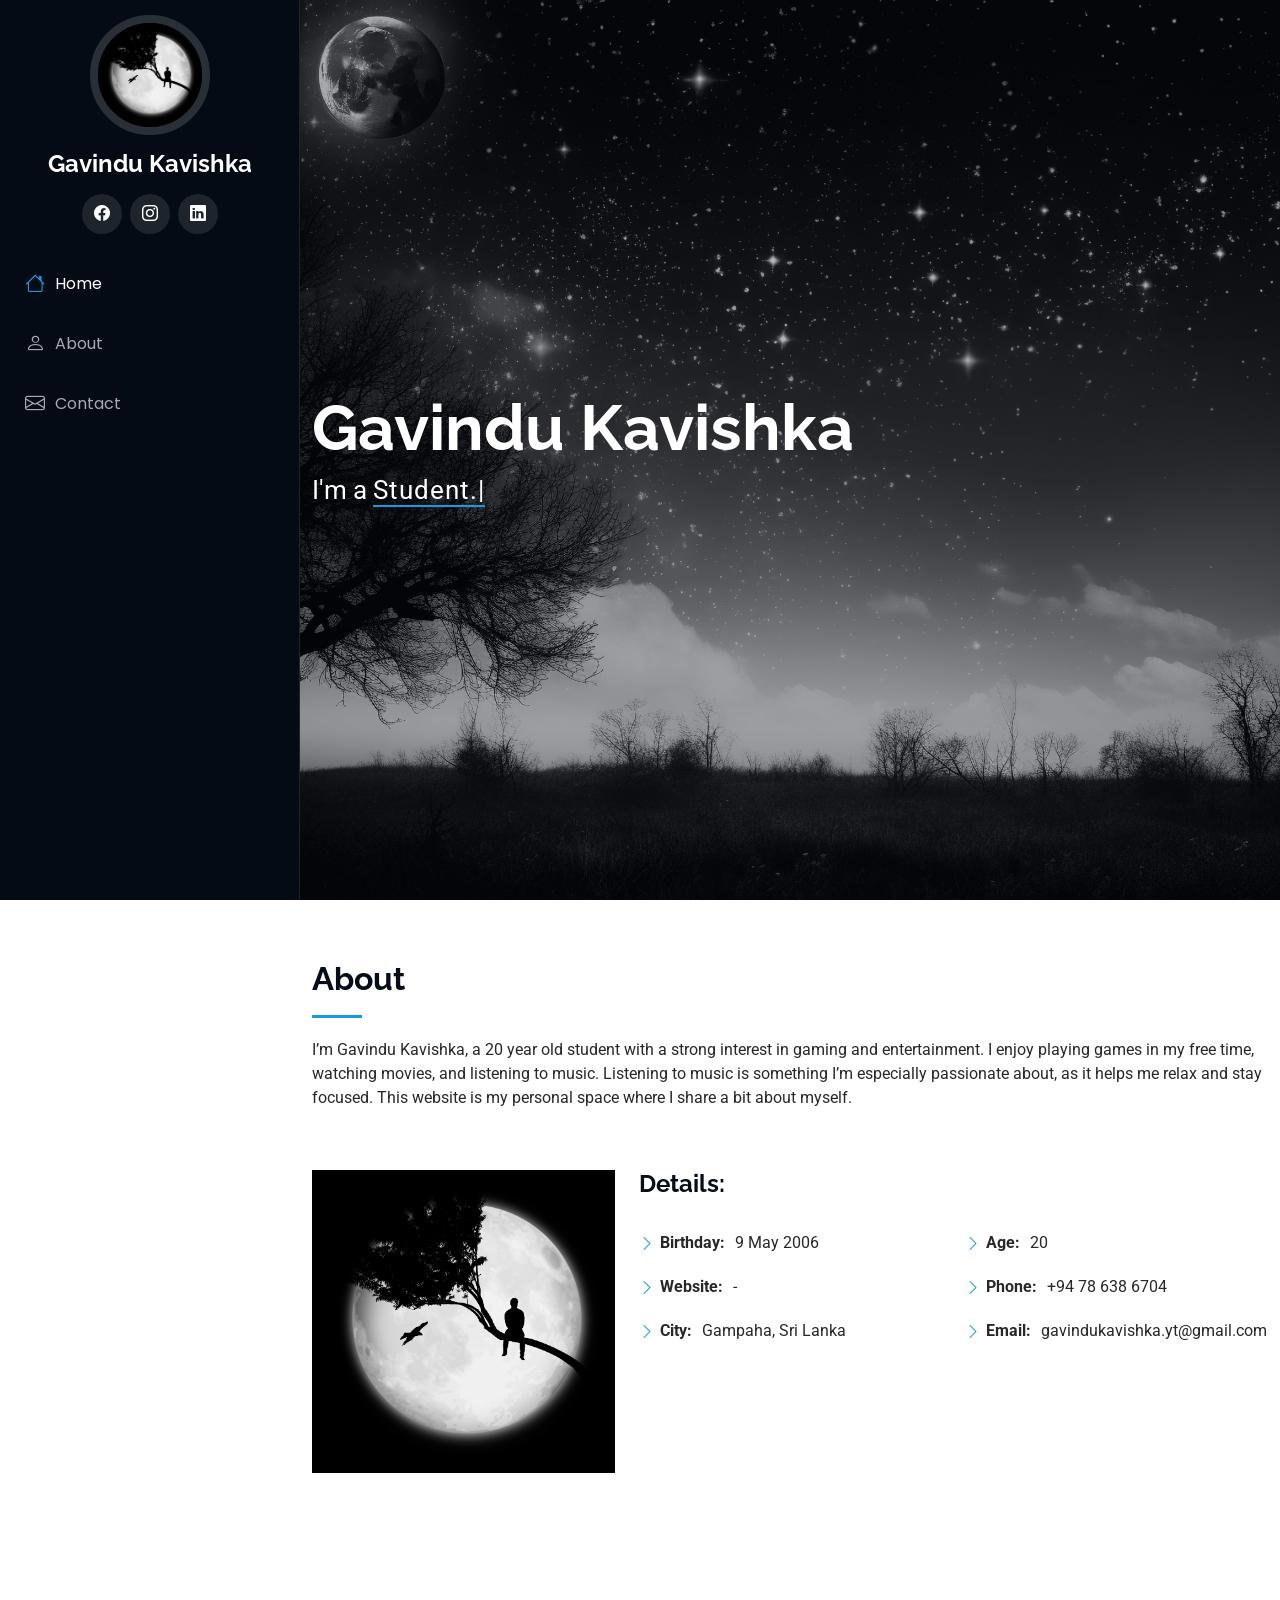
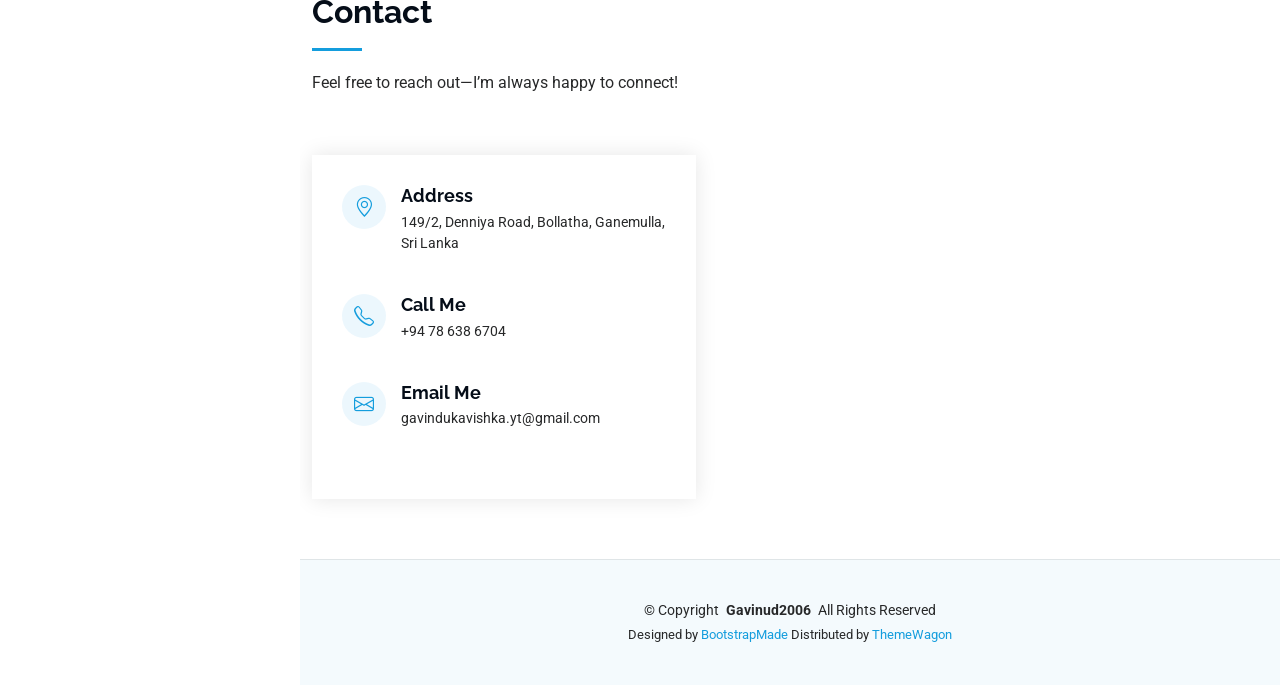
==== index.html @ c1aa8f04 "Add files via upload" ====
<!DOCTYPE html>
<html lang="en">

<head>
  <meta charset="utf-8">
  <meta content="width=device-width, initial-scale=1.0" name="viewport">
  <title>Alex Smith</title>
  <meta content="" name="description">
  <meta content="" name="keywords">

  <!-- Favicons -->
  <link href="assets/img/favicon.png" rel="icon">

  <!-- Fonts -->
  <link href="https://fonts.googleapis.com" rel="preconnect">
  <link href="https://fonts.gstatic.com" rel="preconnect" crossorigin>
  <link href="https://fonts.googleapis.com/css2?family=Roboto:ital,wght@0,100;0,300;0,400;0,500;0,700;0,900;1,100;1,300;1,400;1,500;1,700;1,900&family=Poppins:ital,wght@0,100;0,200;0,300;0,400;0,500;0,600;0,700;0,800;0,900;1,100;1,200;1,300;1,400;1,500;1,600;1,700;1,800;1,900&family=Raleway:ital,wght@0,100;0,200;0,300;0,400;0,500;0,600;0,700;0,800;0,900;1,100;1,200;1,300;1,400;1,500;1,600;1,700;1,800;1,900&display=swap" rel="stylesheet">

  <!-- Vendor CSS Files -->
  <link href="assets/vendor/bootstrap/css/bootstrap.min.css" rel="stylesheet">
  <link href="assets/vendor/bootstrap-icons/bootstrap-icons.css" rel="stylesheet">
  <link href="assets/vendor/aos/aos.css" rel="stylesheet">
  <link href="assets/vendor/glightbox/css/glightbox.min.css" rel="stylesheet">
  <link href="assets/vendor/swiper/swiper-bundle.min.css" rel="stylesheet">

  <!-- Main CSS File -->
  <link href="assets/css/main.css" rel="stylesheet">

  <!-- =======================================================
  * Template Name: iPortfolio
  * Template URL: https://bootstrapmade.com/iportfolio-bootstrap-portfolio-websites-template/
  * Updated: Jun 29 2024 with Bootstrap v5.3.3
  * Author: BootstrapMade.com
  * License: https://bootstrapmade.com/license/
  ======================================================== -->
</head>

<body class="index-page">

  <header id="header" class="header dark-background d-flex flex-column">
    <i class="header-toggle d-xl-none bi bi-list"></i>

    <div class="profile-img">
      <img src="assets/img/my-profile-img.jpg" alt="" class="img-fluid rounded-circle">
    </div>

    <a href="index.html" class="logo d-flex align-items-center justify-content-center">
      <!-- Uncomment the line below if you also wish to use an image logo -->
      <!-- <img src="assets/img/logo.png" alt=""> -->
      <h1 class="sitename">Gavindu Kavishka</h1>
    </a>

    <div class="social-links text-center">
      <a href="#" class="facebook"><i class="bi bi-facebook"></i></a>
      <a href="https://www.instagram.com/gavindu2006?igsh=YW8xNmU1Mmljb2oz" class="instagram"><i class="bi bi-instagram"></i></a>
      <a href="#" class="linkedin"><i class="bi bi-linkedin"></i></a>
    </div>

    <nav id="navmenu" class="navmenu">
      <ul>
        <li><a href="#hero" class="active"><i class="bi bi-house navicon"></i>Home</a></li>
        <li><a href="#about"><i class="bi bi-person navicon"></i> About</a></li>
        <li><a href="#contact"><i class="bi bi-envelope navicon"></i> Contact</a></li>
      </ul>
    </nav>

  </header>

  <main class="main">

    <!-- Hero Section -->
    <section id="hero" class="hero section dark-background">

      <img src="assets/img/hero-bg.jpg" alt="" data-aos="fade-in" class="">

      <div class="container" data-aos="fade-up" data-aos-delay="100">
        <h2>Gavindu Kavishka</h2>
        <p>I'm a <span class="typed" data-typed-items="Student., Gamer., Movie Watcher., Music Listener.">Student.</span><span class="typed-cursor typed-cursor--blink" aria-hidden="true"></span><span class="typed-cursor typed-cursor--blink" aria-hidden="true"></span></p>
      </div>

    </section><!-- /Hero Section -->

    <!-- About Section -->
    <section id="about" class="about section">

      <!-- Section Title -->
      <div class="container section-title" data-aos="fade-up">
        <h2>About</h2>
        <p>I’m Gavindu Kavishka, a 20 year old student with a strong interest in gaming and entertainment. I enjoy playing games in my free time, watching movies, and listening to music. Listening to music is something I’m especially passionate about, as it helps me relax and stay focused. This website is my personal space where I share a bit about myself.</p>
      </div><!-- End Section Title -->

      <div class="container" data-aos="fade-up" data-aos-delay="100">

        <div class="row gy-4 justify-content-center">
          <div class="col-lg-4">
            <img src="assets/img/my-profile-img.jpg" class="img-fluid" alt="">
          </div>
          <div class="col-lg-8 content">
            <h2>Details:</h2>
            <br>
            <div class="row">
              <div class="col-lg-6">
                <ul>
                  <li><i class="bi bi-chevron-right"></i> <strong>Birthday:</strong> <span>9 May 2006</span></li>
                  <li><i class="bi bi-chevron-right"></i> <strong>Website:</strong> <span> - </span></li>
                  <li><i class="bi bi-chevron-right"></i> <strong>City:</strong> <span>Gampaha, Sri Lanka</span></li>
                </ul>
              </div>
              <div class="col-lg-6">
                <ul>
                  <li><i class="bi bi-chevron-right"></i> <strong>Age:</strong> <span>20</span></li>
                  <li><i class="bi bi-chevron-right"></i> <strong>Phone:</strong> <span>+94 78 638 6704</span></li>
                  <li><i class="bi bi-chevron-right"></i> <strong>Email:</strong> <span>gavindukavishka.yt@gmail.com</span></li>
                </ul>
              </div>
            </div>
          </div>
        </div>

      </div>

    </section><!-- /About Section -->

    <!-- Contact Section -->
    <section id="contact" class="contact section">

      <!-- Section Title -->
      <div class="container section-title" data-aos="fade-up">
        <h2>Contact</h2>
        <p>Feel free to reach out—I’m always happy to connect!</p>
      </div><!-- End Section Title -->

      <div class="container" data-aos="fade-up" data-aos-delay="100">

        <div class="row gy-4">

          <div class="col-lg-5">

            <div class="info-wrap">
              <div class="info-item d-flex" data-aos="fade-up" data-aos-delay="200">
                <i class="bi bi-geo-alt flex-shrink-0"></i>
                <div>
                  <h3>Address</h3>
                  <p>149/2, Denniya Road, Bollatha, Ganemulla, Sri Lanka</p>
                </div>
              </div><!-- End Info Item -->

              <div class="info-item d-flex" data-aos="fade-up" data-aos-delay="300">
                <i class="bi bi-telephone flex-shrink-0"></i>
                <div>
                  <h3>Call Me</h3>
                  <p>+94 78 638 6704</p>
                </div>
              </div><!-- End Info Item -->

              <div class="info-item d-flex" data-aos="fade-up" data-aos-delay="400">
                <i class="bi bi-envelope flex-shrink-0"></i>
                <div>
                  <h3>Email Me</h3>
                  <p>gavindukavishka.yt@gmail.com</p>
                </div>
              </div><!-- End Info Item -->
            </div>
          </div>
        </div>

      </div>

    </section><!-- /Contact Section -->

  </main>

  <footer id="footer" class="footer position-relative light-background">

    <div class="container">
      <div class="copyright text-center ">
        <p>© <span>Copyright</span> <strong class="px-1 sitename">Gavinud2006</strong> <span>All Rights Reserved</span></p>
      </div>
      <div class="credits">
        <!-- All the links in the footer should remain intact. -->
        <!-- You can delete the links only if you've purchased the pro version. -->
        <!-- Licensing information: https://bootstrapmade.com/license/ -->
        <!-- Purchase the pro version with working PHP/AJAX contact form: [buy-url] -->
        Designed by <a href="https://bootstrapmade.com/">BootstrapMade</a> Distributed by <a href="https://themewagon.com">ThemeWagon</a>
      </div>
    </div>

  </footer>

  <!-- Scroll Top -->
  <a href="#" id="scroll-top" class="scroll-top d-flex align-items-center justify-content-center"><i class="bi bi-arrow-up-short"></i></a>

  <!-- Preloader -->
  <div id="preloader"></div>

  <!-- Vendor JS Files -->
  <script src="assets/vendor/bootstrap/js/bootstrap.bundle.min.js"></script>
  <script src="assets/vendor/php-email-form/validate.js"></script>
  <script src="assets/vendor/aos/aos.js"></script>
  <script src="assets/vendor/typed.js/typed.umd.js"></script>
  <script src="assets/vendor/purecounter/purecounter_vanilla.js"></script>
  <script src="assets/vendor/waypoints/noframework.waypoints.js"></script>
  <script src="assets/vendor/glightbox/js/glightbox.min.js"></script>
  <script src="assets/vendor/imagesloaded/imagesloaded.pkgd.min.js"></script>
  <script src="assets/vendor/isotope-layout/isotope.pkgd.min.js"></script>
  <script src="assets/vendor/swiper/swiper-bundle.min.js"></script>

  <!-- Main JS File -->
  <script src="assets/js/main.js"></script>

</body>

</html>
---- assets/css/main.css ----
/**
* Template Name: iPortfolio
* Template URL: https://bootstrapmade.com/iportfolio-bootstrap-portfolio-websites-template/
* Updated: Jun 29 2024 with Bootstrap v5.3.3
* Author: BootstrapMade.com
* License: https://bootstrapmade.com/license/
*/

/*--------------------------------------------------------------
# Font & Color Variables
# Help: https://bootstrapmade.com/color-system/
--------------------------------------------------------------*/
/* Fonts */
:root {
  --default-font: "Roboto",  system-ui, -apple-system, "Segoe UI", Roboto, "Helvetica Neue", Arial, "Noto Sans", "Liberation Sans", sans-serif, "Apple Color Emoji", "Segoe UI Emoji", "Segoe UI Symbol", "Noto Color Emoji";
  --heading-font: "Raleway",  sans-serif;
  --nav-font: "Poppins",  sans-serif;
}

/* Global Colors - The following color variables are used throughout the website. Updating them here will change the color scheme of the entire website */
:root { 
  --background-color: #ffffff; /* Background color for the entire website, including individual sections */
  --default-color: #272829; /* Default color used for the majority of the text content across the entire website */
  --heading-color: #050d18; /* Color for headings, subheadings and title throughout the website */
  --accent-color: #149ddd; /* Accent color that represents your brand on the website. It's used for buttons, links, and other elements that need to stand out */
  --surface-color: #ffffff; /* The surface color is used as a background of boxed elements within sections, such as cards, icon boxes, or other elements that require a visual separation from the global background. */
  --contrast-color: #ffffff; /* Contrast color for text, ensuring readability against backgrounds of accent, heading, or default colors. */
}

/* Nav Menu Colors - The following color variables are used specifically for the navigation menu. They are separate from the global colors to allow for more customization options */
:root {
  --nav-color: #a8a9b4;  /* The default color of the main navmenu links */
  --nav-hover-color: #ffffff; /* Applied to main navmenu links when they are hovered over or active */
  --nav-mobile-background-color: #040b14; /* Used as the background color for mobile navigation menu */
  --nav-dropdown-background-color: #040b14; /* Used as the background color for dropdown items that appear when hovering over primary navigation items */
  --nav-dropdown-color: #a8a9b4; /* Used for navigation links of the dropdown items in the navigation menu. */
  --nav-dropdown-hover-color: #ffffff; /* Similar to --nav-hover-color, this color is applied to dropdown navigation links when they are hovered over. */
}

/* Color Presets - These classes override global colors when applied to any section or element, providing reuse of the sam color scheme. */

.light-background {
  --background-color: #f4fafd;
  --surface-color: #ffffff;
}

.dark-background {
  --background-color: #040b14;
  --default-color: #ffffff;
  --heading-color: #ffffff;
  --surface-color: #151f2b;
  --contrast-color: #ffffff;
}

/* Smooth scroll */
:root {
  scroll-behavior: smooth;
}

/*--------------------------------------------------------------
# General Styling & Shared Classes
--------------------------------------------------------------*/
body {
  color: var(--default-color);
  background-color: var(--background-color);
  font-family: var(--default-font);
}

a {
  color: var(--accent-color);
  text-decoration: none;
  transition: 0.3s;
}

a:hover {
  color: color-mix(in srgb, var(--accent-color), transparent 25%);
  text-decoration: none;
}

h1,
h2,
h3,
h4,
h5,
h6 {
  color: var(--heading-color);
  font-family: var(--heading-font);
}

/*--------------------------------------------------------------
# Global Header
--------------------------------------------------------------*/
.header {
  color: var(--default-color);
  background-color: var(--background-color);
  position: fixed;
  top: 0;
  left: 0;
  bottom: 0;
  padding: 0 15px;
  width: 300px;
  transition: all ease-in-out 0.3s;
  overflow-y: auto;
  z-index: 997;
  border-right: 1px solid color-mix(in srgb, var(--default-color), transparent 90%);
}

.header .profile-img img {
  margin: 15px auto;
  display: block;
  width: 120px;
  border: 8px solid color-mix(in srgb, var(--default-color), transparent 85%);
}

.header .logo {
  line-height: 1;
  margin-bottom: 15px;
}

.header .logo img {
  max-height: 32px;
  margin-right: 8px;
}

.header .logo h1 {
  font-size: 24px;
  margin: 0;
  font-weight: 700;
  color: var(--heading-color);
}

.header .social-links {
  margin: 0 0 20px 0;
}

.header .social-links a {
  font-size: 16px;
  display: inline-flex;
  align-items: center;
  justify-content: center;
  background: color-mix(in srgb, var(--default-color), transparent 90%);
  color: var(--default-color);
  margin: 0 2px;
  border-radius: 50%;
  text-align: center;
  width: 40px;
  height: 40px;
  transition: 0.3s;
}

.header .social-links a:hover {
  color: var(--contrast-color);
  background: var(--accent-color);
}

@media (min-width: 1200px) {

  .header~main,
  .header~#footer {
    margin-left: 300px;
  }
}

@media (max-width: 1199px) {
  .header {
    left: -100%;
  }
}

.header.header-show {
  left: 0;
}

.header .header-toggle {
  color: var(--contrast-color);
  background-color: var(--accent-color);
  font-size: 22px;
  display: flex;
  align-items: center;
  justify-content: center;
  width: 40px;
  height: 40px;
  border-radius: 50%;
  cursor: pointer;
  position: fixed;
  top: 15px;
  right: 15px;
  z-index: 9999;
  transition: background-color 0.3s;
}

.header .header-toggle:hover {
  color: var(--contrast-color);
  background-color: color-mix(in srgb, var(--accent-color) 90%, white 15%);
}

/*--------------------------------------------------------------
# Navigation Menu
--------------------------------------------------------------*/
.mobile-nav-toggle {
  display: none;
}

.navmenu {
  padding: 0;
  z-index: 9997;
}

.navmenu ul {
  list-style: none;
  padding: 0 0 20px 0;
  margin: 0;
}

.navmenu a,
.navmenu a:focus {
  color: var(--nav-color);
  padding: 15px 10px;
  font-family: var(--nav-font);
  font-size: 16px;
  font-weight: 400;
  display: flex;
  align-items: center;
  white-space: nowrap;
  transition: 0.3s;
  width: 100%;
}

.navmenu a .navicon,
.navmenu a:focus .navicon {
  font-size: 20px;
  margin-right: 10px;
}

.navmenu a .toggle-dropdown,
.navmenu a:focus .toggle-dropdown {
  font-size: 12px;
  line-height: 0;
  margin-left: auto;
  width: 30px;
  height: 30px;
  display: flex;
  align-items: center;
  justify-content: center;
  border-radius: 50%;
  transition: 0.3s;
  flex-shrink: 0;
  background-color: color-mix(in srgb, var(--accent-color), transparent 90%);
}

.navmenu a .toggle-dropdown:hover,
.navmenu a:focus .toggle-dropdown:hover {
  background-color: var(--accent-color);
  color: var(--contrast-color);
}

.navmenu a:hover,
.navmenu .active,
.navmenu .active:focus {
  color: var(--nav-hover-color);
}

.navmenu a:hover .navicon,
.navmenu .active .navicon,
.navmenu .active:focus .navicon {
  color: var(--accent-color);
}

.navmenu .active .toggle-dropdown,
.navmenu .active:focus .toggle-dropdown {
  background-color: var(--accent-color);
  color: var(--contrast-color);
  transform: rotate(180deg);
}

.navmenu .dropdown {
  display: block;
}

.navmenu .dropdown a,
.navmenu .dropdown a:focus {
  color: --nav-dropdown-color;
}

.navmenu .dropdown a:hover,
.navmenu .dropdown .active,
.navmenu .dropdown .active:focus {
  color: var(--nav-dropdown-hover-color);
}

.navmenu .dropdown ul {
  position: static;
  display: none;
  z-index: 99;
  padding: 5px 10px;
  margin: 5px 10px;
  background-color: var(--nav-dropdown-background-color);
  border: 1px solid color-mix(in srgb, var(--default-color), transparent 90%);
  box-shadow: none;
  transition: all 0.5s ease-in-out;
}

.navmenu .dropdown ul ul {
  background-color: rgba(33, 37, 41, 0.1);
}

.navmenu .dropdown>.dropdown-active {
  display: block;
  background-color: rgba(33, 37, 41, 0.03);
}

/*--------------------------------------------------------------
# Global Footer
--------------------------------------------------------------*/
.footer {
  color: var(--default-color);
  background-color: var(--background-color);
  font-size: 14px;
  padding: 40px 0;
  position: relative;
  border-top: 1px solid color-mix(in srgb, var(--default-color), transparent 90%);
}

.footer .copyright p {
  margin-bottom: 0;
}

.footer .credits {
  margin-top: 4px;
  font-size: 13px;
  text-align: center;
}

/*--------------------------------------------------------------
# Preloader
--------------------------------------------------------------*/
#preloader {
  position: fixed;
  inset: 0;
  z-index: 999999;
  overflow: hidden;
  background: var(--background-color);
  transition: all 0.6s ease-out;
}

#preloader:before {
  content: "";
  position: fixed;
  top: calc(50% - 30px);
  left: calc(50% - 30px);
  border: 6px solid #ffffff;
  border-color: var(--accent-color) transparent var(--accent-color) transparent;
  border-radius: 50%;
  width: 60px;
  height: 60px;
  animation: animate-preloader 1.5s linear infinite;
}

@keyframes animate-preloader {
  0% {
    transform: rotate(0deg);
  }

  100% {
    transform: rotate(360deg);
  }
}

/*--------------------------------------------------------------
# Scroll Top Button
--------------------------------------------------------------*/
.scroll-top {
  position: fixed;
  visibility: hidden;
  opacity: 0;
  right: 15px;
  bottom: -15px;
  z-index: 99999;
  background-color: var(--accent-color);
  width: 44px;
  height: 44px;
  border-radius: 50px;
  transition: all 0.4s;
}

.scroll-top i {
  font-size: 24px;
  color: var(--contrast-color);
  line-height: 0;
}

.scroll-top:hover {
  background-color: color-mix(in srgb, var(--accent-color), transparent 20%);
  color: var(--contrast-color);
}

.scroll-top.active {
  visibility: visible;
  opacity: 1;
  bottom: 15px;
}

/*--------------------------------------------------------------
# Disable aos animation delay on mobile devices
--------------------------------------------------------------*/
@media screen and (max-width: 768px) {
  [data-aos-delay] {
    transition-delay: 0 !important;
  }
}

/*--------------------------------------------------------------
# Global Page Titles & Breadcrumbs
--------------------------------------------------------------*/
.page-title {
  color: var(--default-color);
  background-color: var(--background-color);
  padding: 25px 0;
  position: relative;
}

.page-title h1 {
  font-size: 24px;
  font-weight: 700;
}

.page-title .breadcrumbs ol {
  display: flex;
  flex-wrap: wrap;
  list-style: none;
  padding: 0;
  margin: 0;
  font-size: 14px;
  font-weight: 400;
}

.page-title .breadcrumbs ol li+li {
  padding-left: 10px;
}

.page-title .breadcrumbs ol li+li::before {
  content: "/";
  display: inline-block;
  padding-right: 10px;
  color: color-mix(in srgb, var(--default-color), transparent 70%);
}

/*--------------------------------------------------------------
# Global Sections
--------------------------------------------------------------*/
section,
.section {
  color: var(--default-color);
  background-color: var(--background-color);
  padding: 60px 0;
  overflow: clip;
}

/*--------------------------------------------------------------
# Global Section Titles
--------------------------------------------------------------*/
.section-title {
  padding-bottom: 60px;
  position: relative;
}

.section-title h2 {
  font-size: 32px;
  font-weight: 700;
  margin-bottom: 20px;
  padding-bottom: 20px;
  position: relative;
}

.section-title h2:after {
  content: "";
  position: absolute;
  display: block;
  width: 50px;
  height: 3px;
  background: var(--accent-color);
  left: 0;
  bottom: 0;
}

.section-title p {
  margin-bottom: 0;
}

/*--------------------------------------------------------------
# Hero Section
--------------------------------------------------------------*/
.hero {
  width: 100%;
  min-height: 100vh;
  position: relative;
  padding: 80px 0;
  display: flex;
  align-items: center;
  justify-content: center;
}

.hero img {
  position: absolute;
  inset: 0;
  display: block;
  width: 100%;
  height: 100%;
  object-fit: cover;
  z-index: 1;
}

.hero:before {
  content: "";
  background: color-mix(in srgb, var(--background-color), transparent 70%);
  position: absolute;
  inset: 0;
  z-index: 2;
}

.hero .container {
  position: relative;
  z-index: 3;
}

.hero h2 {
  margin: 0;
  font-size: 64px;
  font-weight: 700;
}

.hero p {
  margin: 5px 0 0 0;
  font-size: 26px;
}

.hero p span {
  letter-spacing: 1px;
  border-bottom: 2px solid var(--accent-color);
}

.hero .social-links {
  margin-top: 25px;
}

.hero .social-links a {
  font-size: 24px;
  display: inline-block;
  color: color-mix(in srgb, var(--default-color), transparent 50%);
  line-height: 1;
  margin-right: 20px;
  transition: 0.3s;
}

.hero .social-links a:hover {
  color: var(--accent-color);
}

@media (max-width: 768px) {
  .hero h2 {
    font-size: 32px;
  }

  .hero p {
    font-size: 20px;
  }
}

/*--------------------------------------------------------------
# About Section
--------------------------------------------------------------*/
.about .content h2 {
  font-weight: 700;
  font-size: 24px;
}

.about .content ul {
  list-style: none;
  padding: 0;
}

.about .content ul li {
  margin-bottom: 20px;
  display: flex;
  align-items: center;
}

.about .content ul strong {
  margin-right: 10px;
}

.about .content ul i {
  font-size: 16px;
  margin-right: 5px;
  color: var(--accent-color);
  line-height: 0;
}

/*--------------------------------------------------------------
# Contact Section
--------------------------------------------------------------*/
.contact .info-wrap {
  background-color: var(--surface-color);
  box-shadow: 0px 0px 20px rgba(0, 0, 0, 0.1);
  padding: 30px;
}

@media (max-width: 575px) {
  .contact .info-wrap {
    padding: 20px;
  }
}

.contact .info-item {
  margin-bottom: 40px;
}

.contact .info-item i {
  font-size: 20px;
  color: var(--accent-color);
  background: color-mix(in srgb, var(--accent-color), transparent 92%);
  width: 44px;
  height: 44px;
  display: flex;
  justify-content: center;
  align-items: center;
  border-radius: 50px;
  transition: all 0.3s ease-in-out;
  margin-right: 15px;
}

.contact .info-item h3 {
  padding: 0;
  font-size: 18px;
  font-weight: 700;
  margin-bottom: 5px;
}

.contact .info-item p {
  padding: 0;
  margin-bottom: 0;
  font-size: 14px;
}

.contact .info-item:hover i {
  background: var(--accent-color);
  color: var(--contrast-color);
}
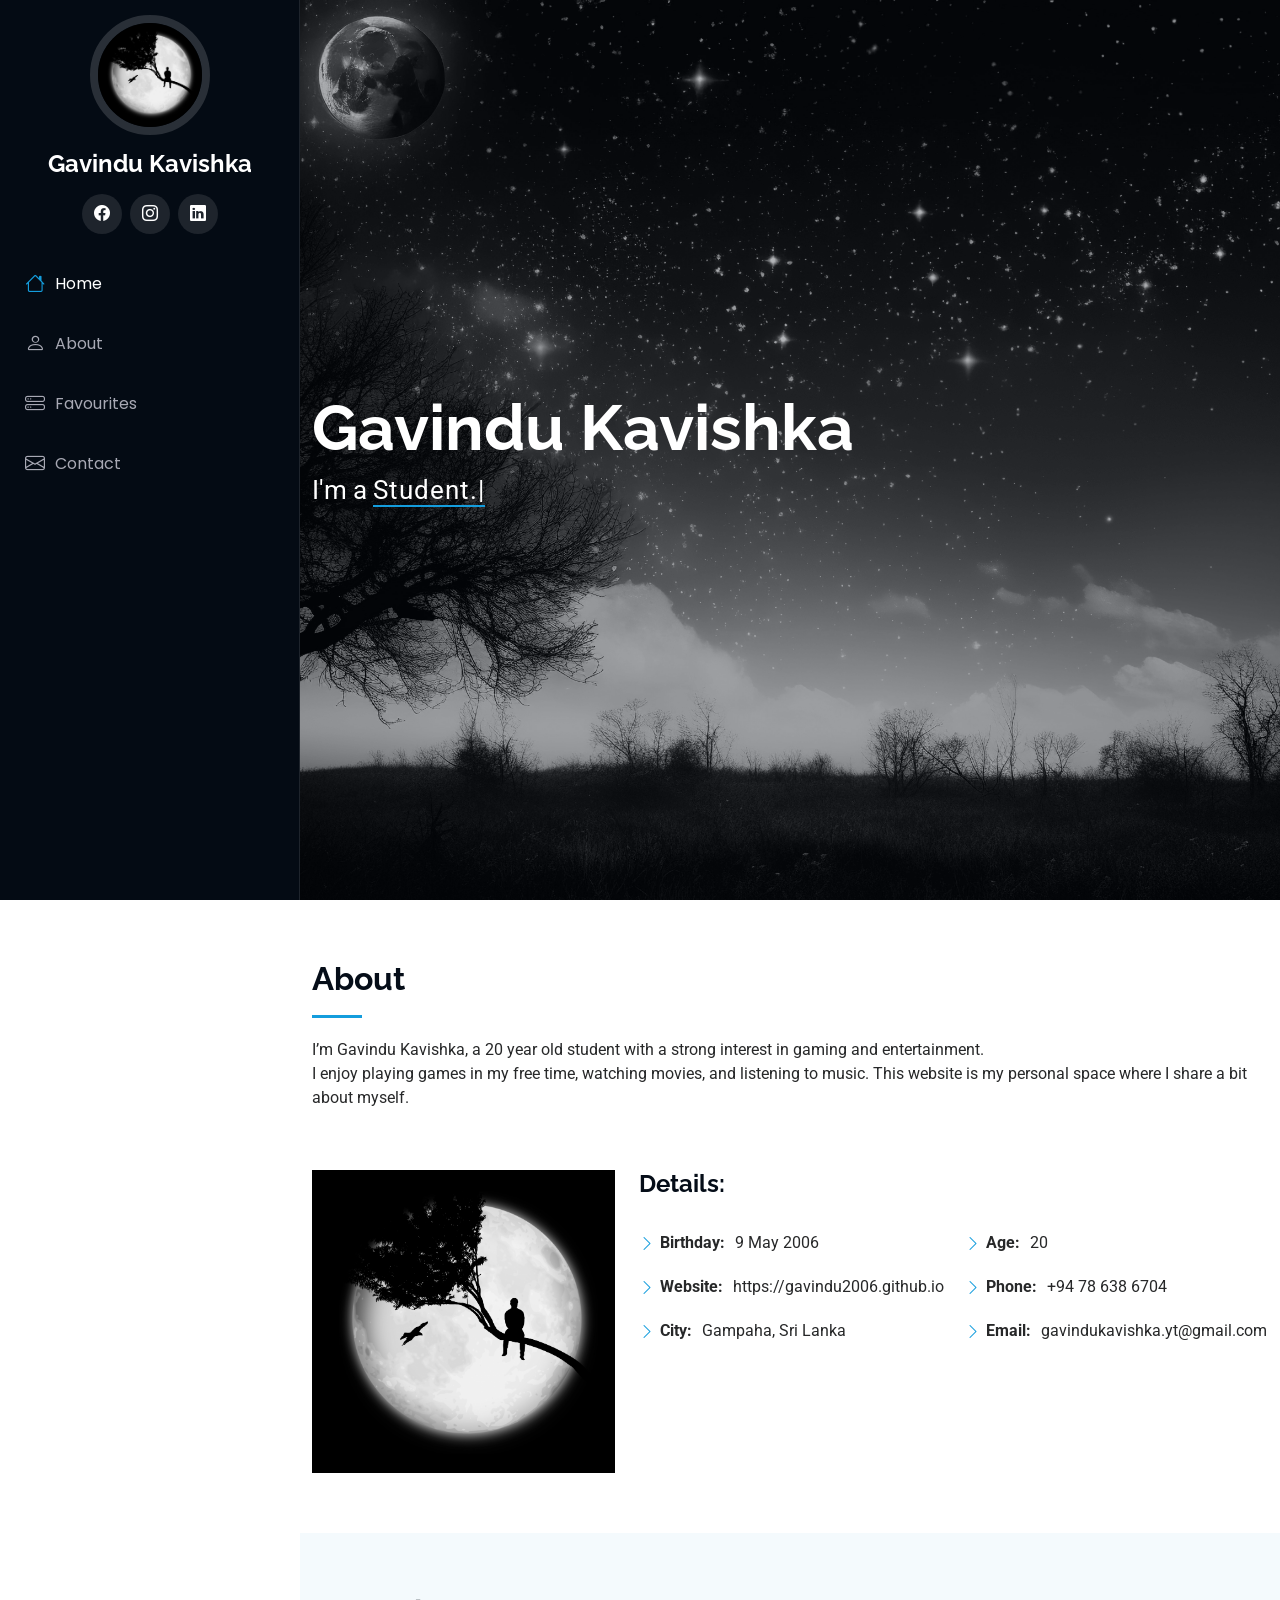
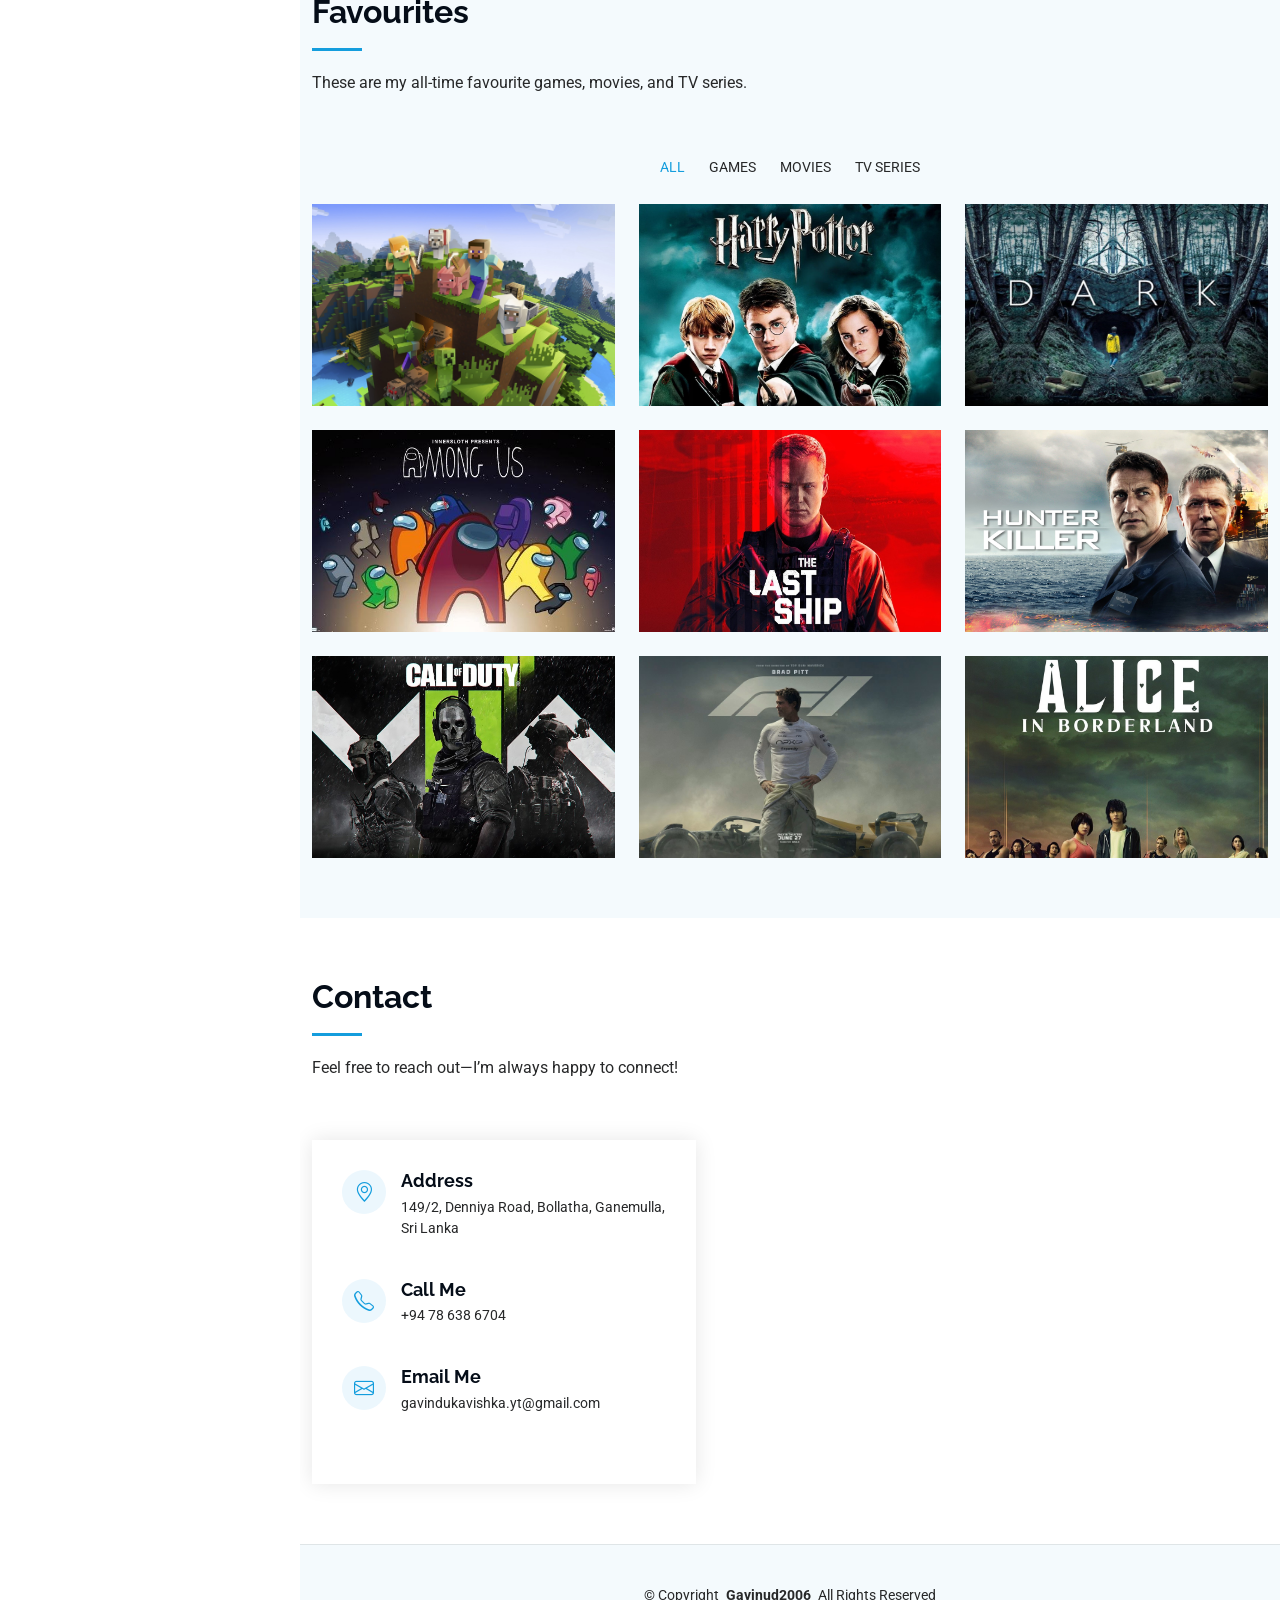
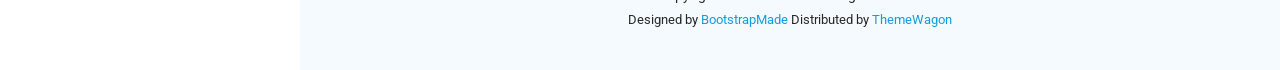
==== commit 68a8228e: "Update index.html" ====
--- a/index.html
+++ b/index.html
@@ -4,7 +4,7 @@
 <head>
   <meta charset="utf-8">
   <meta content="width=device-width, initial-scale=1.0" name="viewport">
-  <title>Alex Smith</title>
+  <title>Gavindu Kavishka</title>
   <meta content="" name="description">
   <meta content="" name="keywords">
 
@@ -60,6 +60,7 @@
       <ul>
         <li><a href="#hero" class="active"><i class="bi bi-house navicon"></i>Home</a></li>
         <li><a href="#about"><i class="bi bi-person navicon"></i> About</a></li>
+        <li><a href="#portfolio"><i class="bi bi-hdd-stack navicon"></i> Favourites</a></li>
         <li><a href="#contact"><i class="bi bi-envelope navicon"></i> Contact</a></li>
       </ul>
     </nav>
@@ -86,7 +87,7 @@
       <!-- Section Title -->
       <div class="container section-title" data-aos="fade-up">
         <h2>About</h2>
-        <p>I’m Gavindu Kavishka, a 20 year old student with a strong interest in gaming and entertainment. I enjoy playing games in my free time, watching movies, and listening to music. Listening to music is something I’m especially passionate about, as it helps me relax and stay focused. This website is my personal space where I share a bit about myself.</p>
+        <p>I’m Gavindu Kavishka, a 20 year old student with a strong interest in gaming and entertainment.</p><p>I enjoy playing games in my free time, watching movies, and listening to music. This website is my personal space where I share a bit about myself.</p>
       </div><!-- End Section Title -->
 
       <div class="container" data-aos="fade-up" data-aos-delay="100">
@@ -102,7 +103,7 @@
               <div class="col-lg-6">
                 <ul>
                   <li><i class="bi bi-chevron-right"></i> <strong>Birthday:</strong> <span>9 May 2006</span></li>
-                  <li><i class="bi bi-chevron-right"></i> <strong>Website:</strong> <span> - </span></li>
+                  <li><i class="bi bi-chevron-right"></i> <strong>Website:</strong> <span>https://gavindu2006.github.io</span></li>
                   <li><i class="bi bi-chevron-right"></i> <strong>City:</strong> <span>Gampaha, Sri Lanka</span></li>
                 </ul>
               </div>
@@ -120,6 +121,117 @@
       </div>
 
     </section><!-- /About Section -->
+
+            <!-- Portfolio Section -->
+    <section id="portfolio" class="portfolio section light-background">
+
+      <!-- Section Title -->
+      <div class="container section-title" data-aos="fade-up">
+        <h2>Favourites</h2>
+        <p>These are my all-time favourite games, movies, and TV series.</p>
+      </div><!-- End Section Title -->
+
+      <div class="container">
+
+        <div class="isotope-layout" data-default-filter="*" data-layout="masonry" data-sort="original-order">
+
+          <ul class="portfolio-filters isotope-filters" data-aos="fade-up" data-aos-delay="100">
+            <li data-filter="*" class="filter-active">All</li>
+            <li data-filter=".filter-app">Games</li>
+            <li data-filter=".filter-product">Movies</li>
+            <li data-filter=".filter-branding">Tv Series</li>
+          </ul><!-- End Portfolio Filters -->
+
+          <div class="row gy-4 isotope-container" data-aos="fade-up" data-aos-delay="200">
+
+            <div class="col-lg-4 col-md-6 portfolio-item isotope-item filter-app">
+              <div class="portfolio-content h-100">
+                <img src="assets/img/portfolio/app-1.jpg" class="img-fluid" alt="">
+                <div class="portfolio-info">
+                  <h4>Minecraft</h4>
+                </div>
+              </div>
+            </div><!-- End Portfolio Item -->
+
+            <div class="col-lg-4 col-md-6 portfolio-item isotope-item filter-product">
+              <div class="portfolio-content h-100">
+                <img src="assets/img/portfolio/product-1.jpg" class="img-fluid" alt="">
+                <div class="portfolio-info">
+                  <h4>Harry Potter</h4>
+                </div>
+              </div>
+            </div><!-- End Portfolio Item -->
+
+            <div class="col-lg-4 col-md-6 portfolio-item isotope-item filter-branding">
+              <div class="portfolio-content h-100">
+                <img src="assets/img/portfolio/branding-1.jpg" class="img-fluid" alt="">
+                <div class="portfolio-info">
+                  <h4>Dark</h4>
+                </div>
+              </div>
+            </div><!-- End Portfolio Item -->
+
+            <div class="col-lg-4 col-md-6 portfolio-item isotope-item filter-app">
+              <div class="portfolio-content h-100">
+                <img src="assets/img/portfolio/app-2.jpg" class="img-fluid" alt="">
+                <div class="portfolio-info">
+                  <h4>Among US</h4>
+                </div>
+              </div>
+            </div><!-- End Portfolio Item -->
+
+            <div class="col-lg-4 col-md-6 portfolio-item isotope-item filter-product">
+              <div class="portfolio-content h-100">
+                <img src="assets/img/portfolio/product-2.jpg" class="img-fluid" alt="">
+                <div class="portfolio-info">
+                  <h4>Hunter Killer</h4>
+                </div>
+              </div>
+            </div><!-- End Portfolio Item -->
+
+            <div class="col-lg-4 col-md-6 portfolio-item isotope-item filter-branding">
+              <div class="portfolio-content h-100">
+                <img src="assets/img/portfolio/branding-2.jpg" class="img-fluid" alt="">
+                <div class="portfolio-info">
+                  <h4>The Last Ship</h4>
+                </div>
+              </div>
+            </div><!-- End Portfolio Item -->
+
+            <div class="col-lg-4 col-md-6 portfolio-item isotope-item filter-app">
+              <div class="portfolio-content h-100">
+                <img src="assets/img/portfolio/app-3.jpg" class="img-fluid" alt="">
+                <div class="portfolio-info">
+                  <h4>Call Of Duty</h4>
+                </div>
+              </div>
+            </div><!-- End Portfolio Item -->
+
+            <div class="col-lg-4 col-md-6 portfolio-item isotope-item filter-product">
+              <div class="portfolio-content h-100">
+                <img src="assets/img/portfolio/product-3.jpg" class="img-fluid" alt="">
+                <div class="portfolio-info">
+                  <h4>F1</h4>
+                </div>
+              </div>
+            </div><!-- End Portfolio Item -->
+
+            <div class="col-lg-4 col-md-6 portfolio-item isotope-item filter-branding">
+              <div class="portfolio-content h-100">
+                <img src="assets/img/portfolio/branding-3.jpg" class="img-fluid" alt="">
+                <div class="portfolio-info">
+                  <h4>Alice In Borderland</h4>
+                </div>
+              </div>
+            </div><!-- End Portfolio Item -->
+
+          </div><!-- End Portfolio Container -->
+
+        </div>
+
+      </div>
+
+    </section><!-- /Portfolio Section -->
 
     <!-- Contact Section -->
     <section id="contact" class="contact section">
@@ -210,4 +322,4 @@
 
 </body>
 
-</html>+</html>
--- a/assets/css/main.css
+++ b/assets/css/main.css
@@ -597,6 +597,119 @@
 }
 
 /*--------------------------------------------------------------
+# Portfolio Section
+--------------------------------------------------------------*/
+.portfolio .portfolio-filters {
+  padding: 0;
+  margin: 0 auto 20px auto;
+  list-style: none;
+  text-align: center;
+}
+
+.portfolio .portfolio-filters li {
+  cursor: pointer;
+  display: inline-block;
+  padding: 0;
+  font-size: 14px;
+  font-weight: 400;
+  margin: 0 10px;
+  line-height: 1;
+  text-transform: uppercase;
+  margin-bottom: 10px;
+  transition: all 0.3s ease-in-out;
+}
+
+.portfolio .portfolio-filters li:hover,
+.portfolio .portfolio-filters li.filter-active {
+  color: var(--accent-color);
+}
+
+.portfolio .portfolio-filters li:first-child {
+  margin-left: 0;
+}
+
+.portfolio .portfolio-filters li:last-child {
+  margin-right: 0;
+}
+
+@media (max-width: 575px) {
+  .portfolio .portfolio-filters li {
+    font-size: 14px;
+    margin: 0 5px;
+  }
+}
+
+.portfolio .portfolio-content {
+  position: relative;
+  overflow: hidden;
+}
+
+.portfolio .portfolio-content img {
+  transition: 0.3s;
+}
+
+.portfolio .portfolio-content .portfolio-info {
+  opacity: 0;
+  position: absolute;
+  inset: 0;
+  z-index: 3;
+  transition: all ease-in-out 0.3s;
+  background: rgba(0, 0, 0, 0.6);
+  padding: 15px;
+}
+
+.portfolio .portfolio-content .portfolio-info h4 {
+  font-size: 14px;
+  padding: 5px 10px;
+  font-weight: 400;
+  color: #ffffff;
+  display: inline-block;
+  background-color: var(--accent-color);
+}
+
+.portfolio .portfolio-content .portfolio-info p {
+  position: absolute;
+  bottom: 10px;
+  text-align: center;
+  display: inline-block;
+  left: 0;
+  right: 0;
+  font-size: 16px;
+  font-weight: 600;
+  color: rgba(255, 255, 255, 0.8);
+}
+
+.portfolio .portfolio-content .portfolio-info .preview-link,
+.portfolio .portfolio-content .portfolio-info .details-link {
+  position: absolute;
+  left: calc(50% - 40px);
+  font-size: 26px;
+  top: calc(50% - 14px);
+  color: #fff;
+  transition: 0.3s;
+  line-height: 1.2;
+}
+
+.portfolio .portfolio-content .portfolio-info .preview-link:hover,
+.portfolio .portfolio-content .portfolio-info .details-link:hover {
+  color: var(--accent-color);
+}
+
+.portfolio .portfolio-content .portfolio-info .details-link {
+  left: 50%;
+  font-size: 34px;
+  line-height: 0;
+}
+
+.portfolio .portfolio-content:hover .portfolio-info {
+  opacity: 1;
+}
+
+.portfolio .portfolio-content:hover img {
+  transform: scale(1.1);
+}
+
+/*--------------------------------------------------------------
 # Contact Section
 --------------------------------------------------------------*/
 .contact .info-wrap {
@@ -645,4 +758,4 @@
 .contact .info-item:hover i {
   background: var(--accent-color);
   color: var(--contrast-color);
-}+}
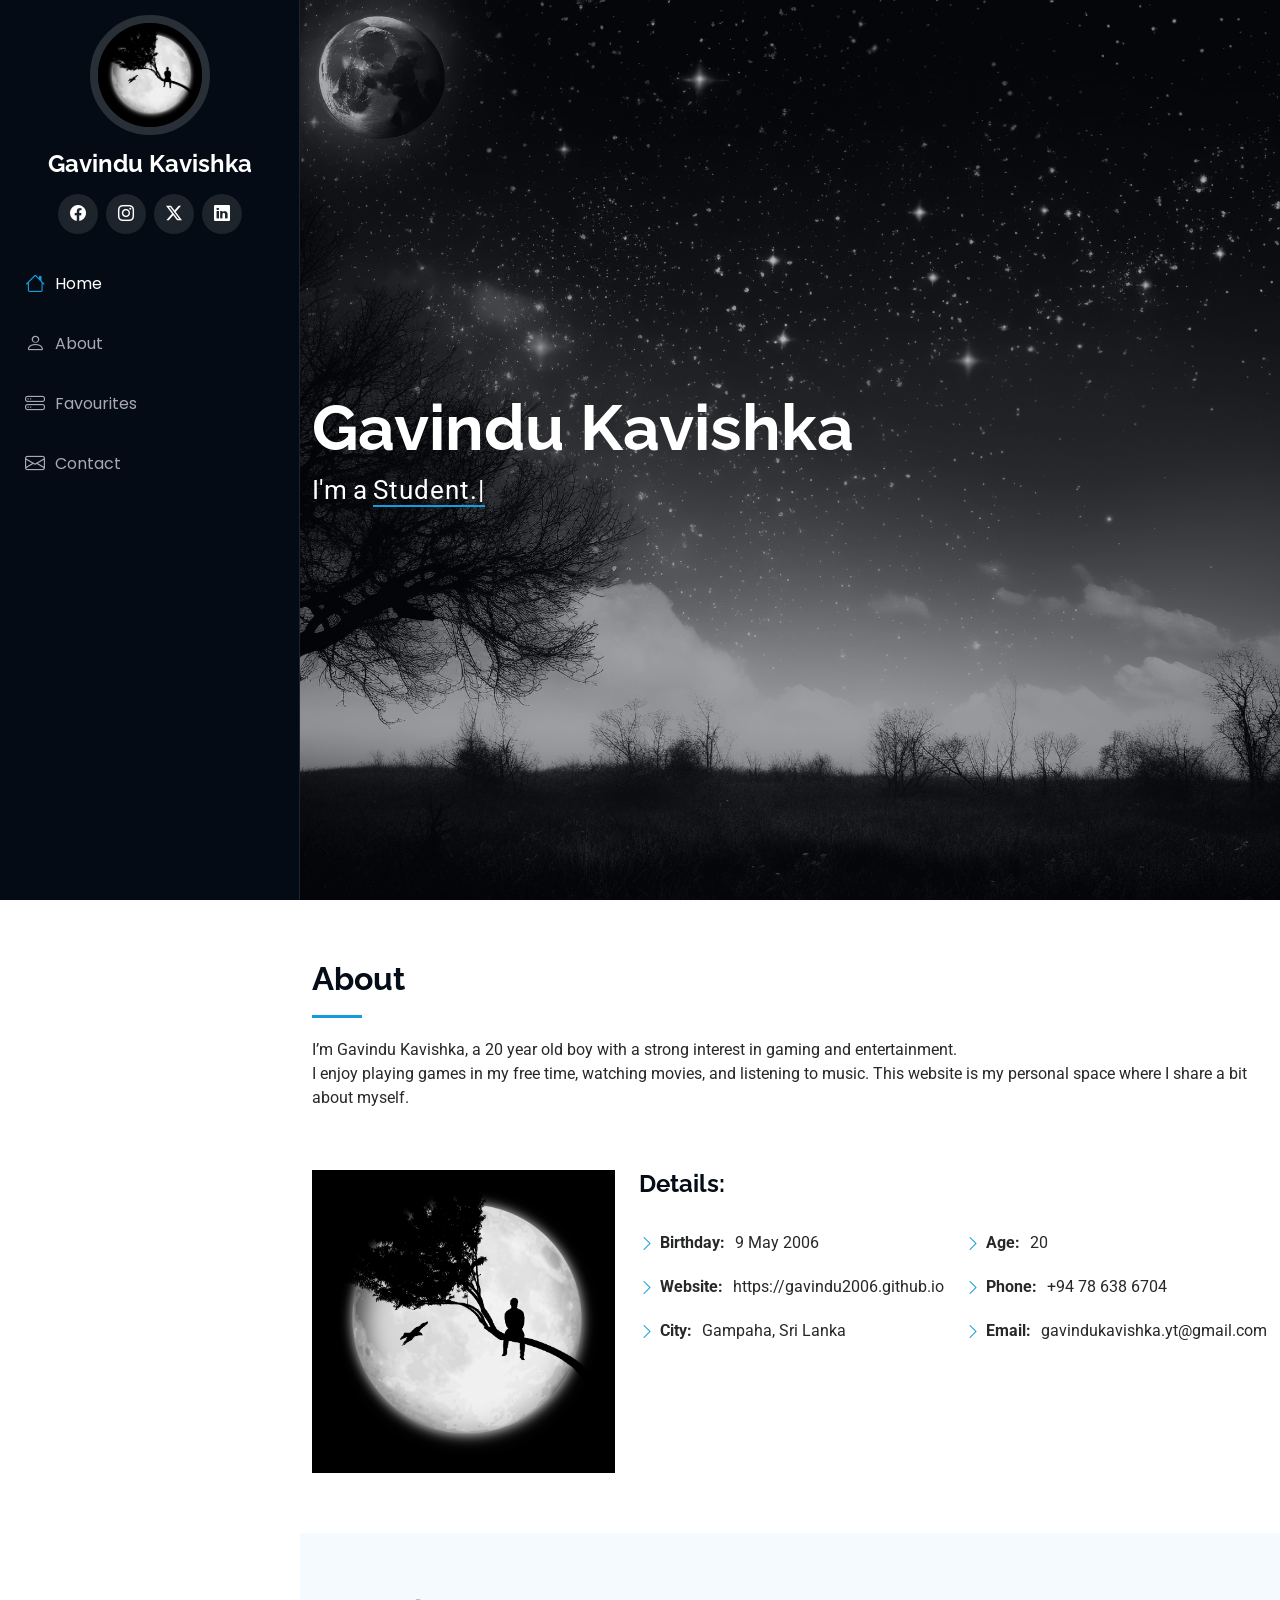
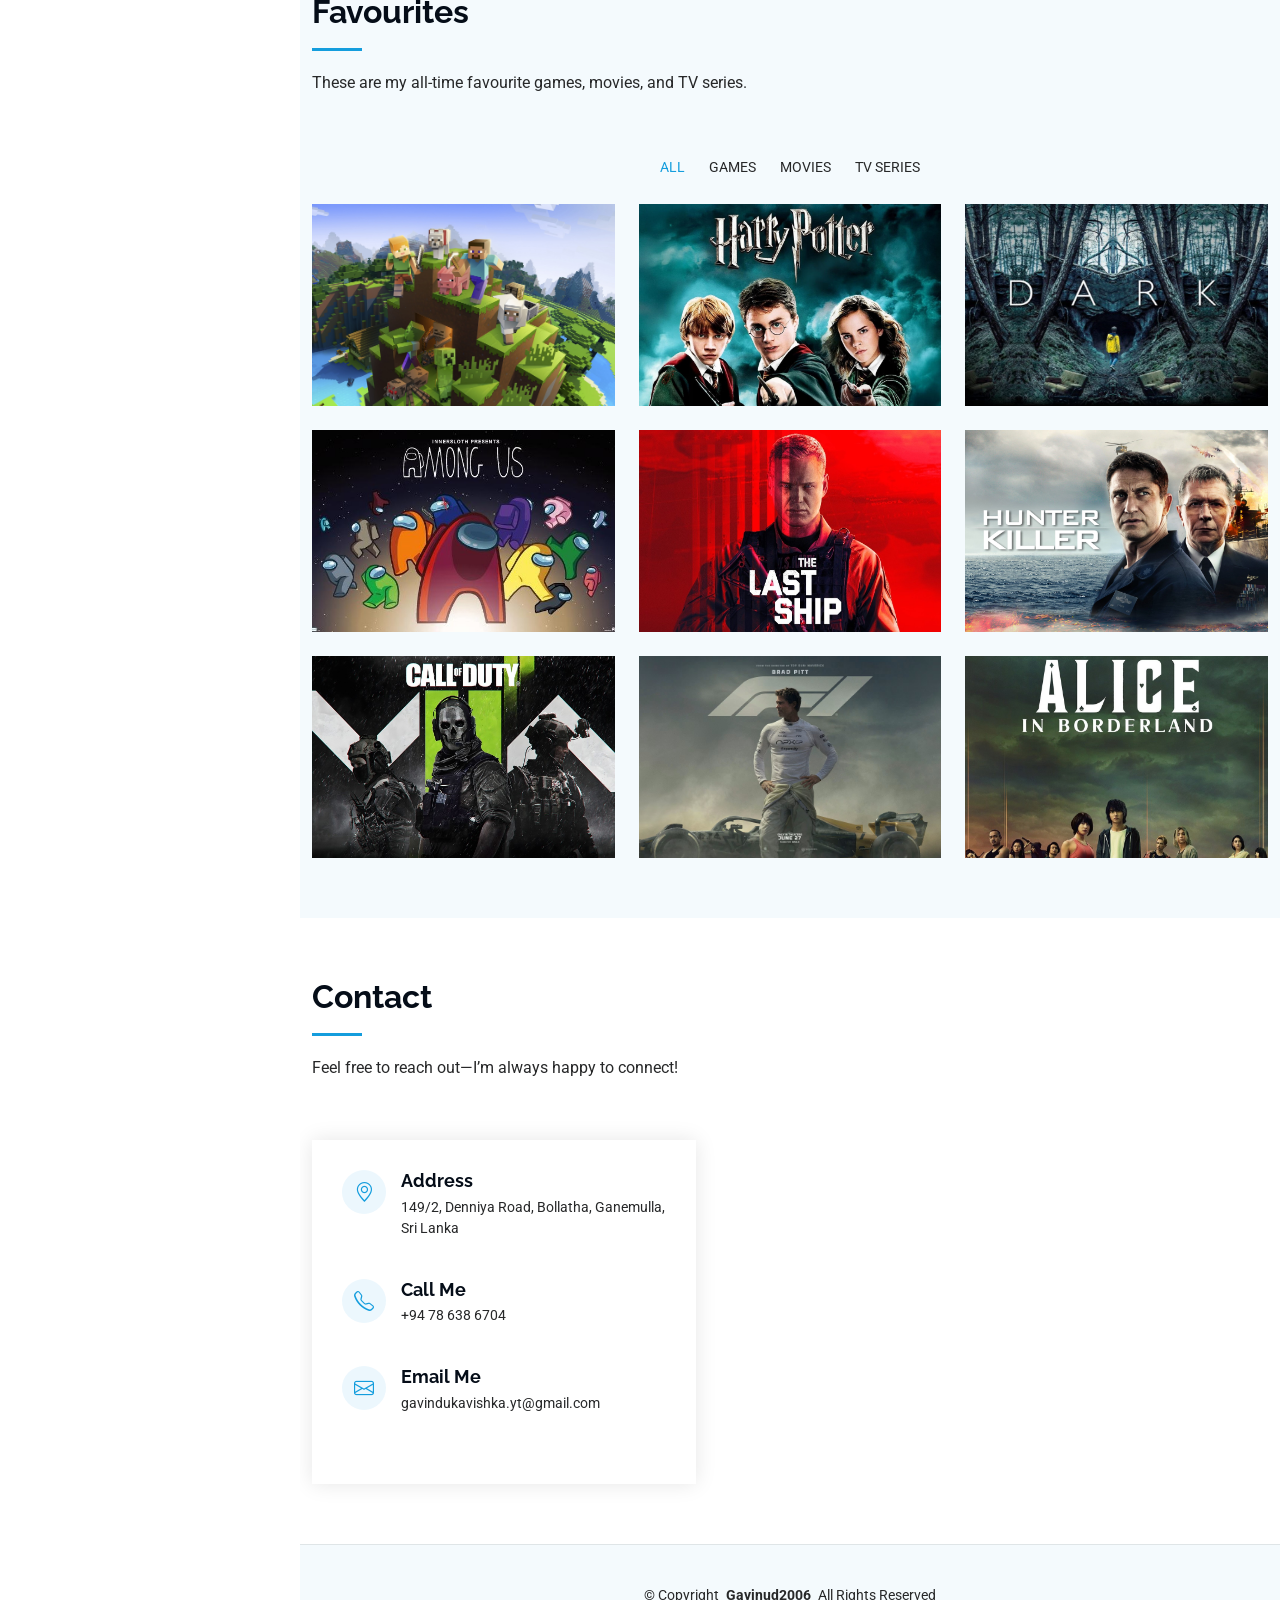
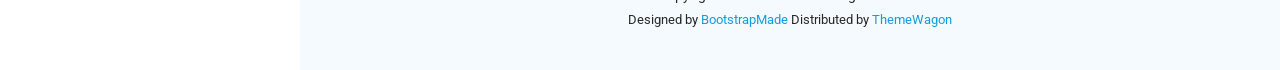
==== commit 45b2bb54: "Update LinkedIn link in social links section" ====
--- a/index.html
+++ b/index.html
@@ -51,16 +51,17 @@
     </a>
 
     <div class="social-links text-center">
-      <a href="#" class="facebook"><i class="bi bi-facebook"></i></a>
-      <a href="https://www.instagram.com/gavindu2006?igsh=YW8xNmU1Mmljb2oz" class="instagram"><i class="bi bi-instagram"></i></a>
-      <a href="#" class="linkedin"><i class="bi bi-linkedin"></i></a>
+      <a href="https://www.facebook.com/gavindu2006" class="facebook"><i class="bi bi-facebook"></i></a>
+      <a href="https://www.instagram.com/gavindu2006" class="instagram"><i class="bi bi-instagram"></i></a>
+      <a href="https://x.com/gavindu2006" class="twitter"><i class="bi bi-twitter-x"></i></a>
+      <a href="www.linkedin.com/in/gavindu2006" class="linkedin"><i class="bi bi-linkedin"></i></a>
     </div>
 
     <nav id="navmenu" class="navmenu">
       <ul>
-        <li><a href="#hero" class="active"><i class="bi bi-house navicon"></i>Home</a></li>
+        <li><a href="#home" class="active"><i class="bi bi-house navicon"></i>Home</a></li>
         <li><a href="#about"><i class="bi bi-person navicon"></i> About</a></li>
-        <li><a href="#portfolio"><i class="bi bi-hdd-stack navicon"></i> Favourites</a></li>
+        <li><a href="#favourites"><i class="bi bi-hdd-stack navicon"></i> Favourites</a></li>
         <li><a href="#contact"><i class="bi bi-envelope navicon"></i> Contact</a></li>
       </ul>
     </nav>
@@ -70,13 +71,13 @@
   <main class="main">
 
     <!-- Hero Section -->
-    <section id="hero" class="hero section dark-background">
+    <section id="home" class="hero section dark-background">
 
       <img src="assets/img/hero-bg.jpg" alt="" data-aos="fade-in" class="">
 
       <div class="container" data-aos="fade-up" data-aos-delay="100">
         <h2>Gavindu Kavishka</h2>
-        <p>I'm a <span class="typed" data-typed-items="Student., Gamer., Movie Watcher., Music Listener.">Student.</span><span class="typed-cursor typed-cursor--blink" aria-hidden="true"></span><span class="typed-cursor typed-cursor--blink" aria-hidden="true"></span></p>
+        <p>I'm a <span class="typed" data-typed-items="Student., Movie Lover., Music Listener., Gamer.">Student.</span><span class="typed-cursor typed-cursor--blink" aria-hidden="true"></span><span class="typed-cursor typed-cursor--blink" aria-hidden="true"></span></p>
       </div>
 
     </section><!-- /Hero Section -->
@@ -87,7 +88,7 @@
       <!-- Section Title -->
       <div class="container section-title" data-aos="fade-up">
         <h2>About</h2>
-        <p>I’m Gavindu Kavishka, a 20 year old student with a strong interest in gaming and entertainment.</p><p>I enjoy playing games in my free time, watching movies, and listening to music. This website is my personal space where I share a bit about myself.</p>
+        <p>I’m Gavindu Kavishka, a 20 year old boy with a strong interest in gaming and entertainment.</p><p>I enjoy playing games in my free time, watching movies, and listening to music. This website is my personal space where I share a bit about myself.</p>
       </div><!-- End Section Title -->
 
       <div class="container" data-aos="fade-up" data-aos-delay="100">
@@ -123,7 +124,7 @@
     </section><!-- /About Section -->
 
             <!-- Portfolio Section -->
-    <section id="portfolio" class="portfolio section light-background">
+    <section id="favourites" class="portfolio section light-background">
 
       <!-- Section Title -->
       <div class="container section-title" data-aos="fade-up">
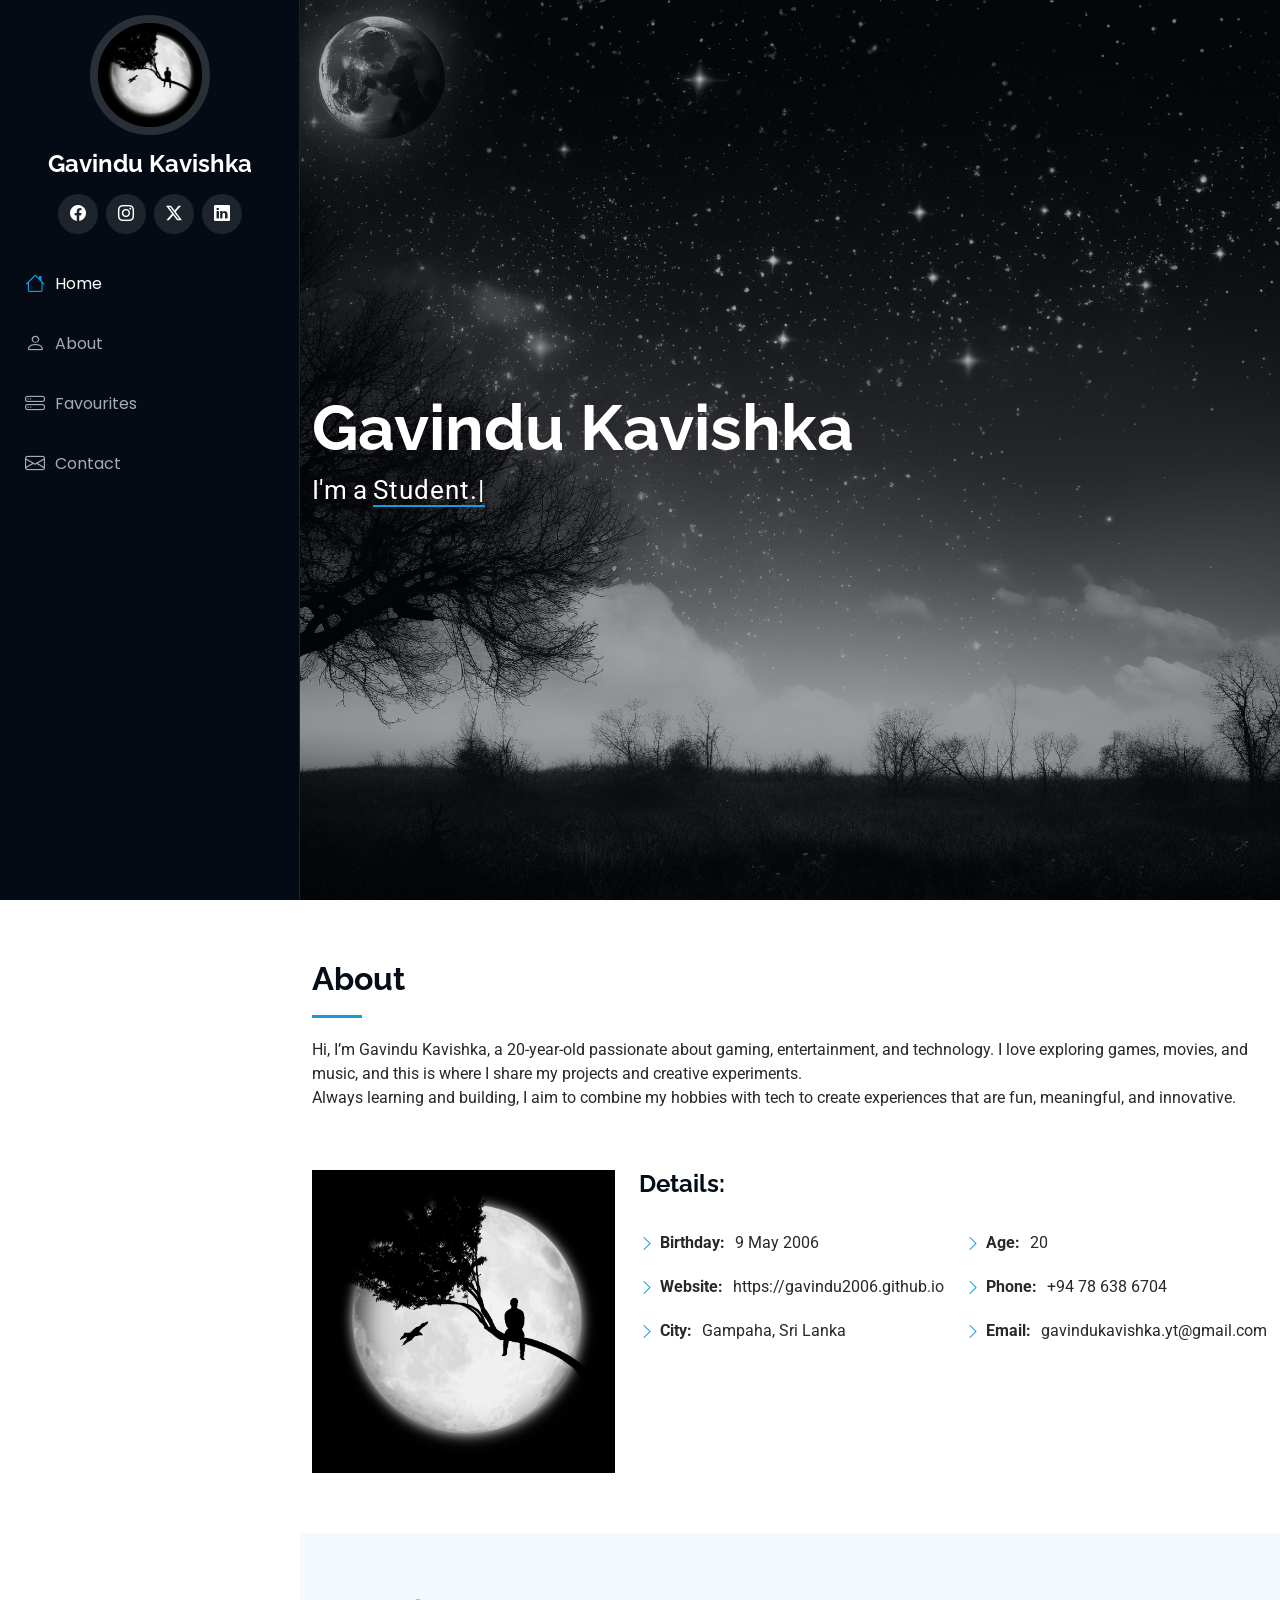
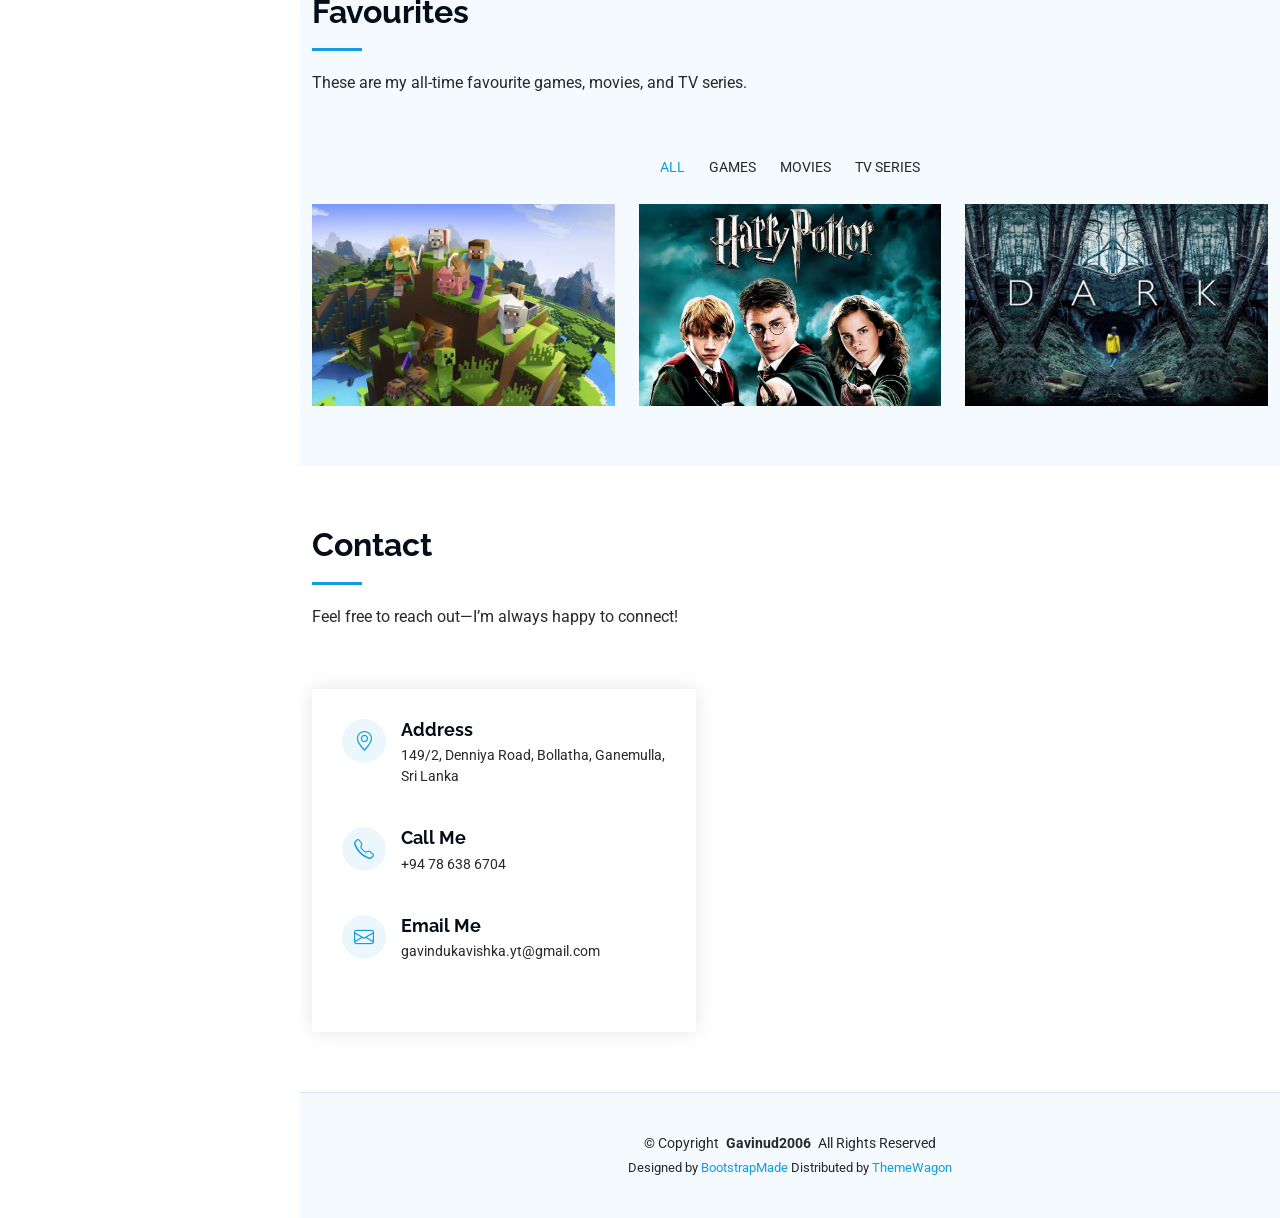
==== commit ecdaacb4: "Update index.html Updated personal introduction and removed several portfolio items." ====
--- a/index.html
+++ b/index.html
@@ -54,7 +54,7 @@
       <a href="https://www.facebook.com/gavindu2006" class="facebook"><i class="bi bi-facebook"></i></a>
       <a href="https://www.instagram.com/gavindu2006" class="instagram"><i class="bi bi-instagram"></i></a>
       <a href="https://x.com/gavindu2006" class="twitter"><i class="bi bi-twitter-x"></i></a>
-      <a href="www.linkedin.com/in/gavindu2006" class="linkedin"><i class="bi bi-linkedin"></i></a>
+      <a href="https://www.linkedin.com/in/gavindu2006" class="linkedin"><i class="bi bi-linkedin"></i></a>
     </div>
 
     <nav id="navmenu" class="navmenu">
@@ -88,7 +88,7 @@
       <!-- Section Title -->
       <div class="container section-title" data-aos="fade-up">
         <h2>About</h2>
-        <p>I’m Gavindu Kavishka, a 20 year old boy with a strong interest in gaming and entertainment.</p><p>I enjoy playing games in my free time, watching movies, and listening to music. This website is my personal space where I share a bit about myself.</p>
+        <p>Hi, I’m Gavindu Kavishka, a 20-year-old passionate about gaming, entertainment, and technology. I love exploring games, movies, and music, and this is where I share my projects and creative experiments.</p><p>Always learning and building, I aim to combine my hobbies with tech to create experiences that are fun, meaningful, and innovative.</p>
       </div><!-- End Section Title -->
 
       <div class="container" data-aos="fade-up" data-aos-delay="100">
@@ -172,60 +172,6 @@
               </div>
             </div><!-- End Portfolio Item -->
 
-            <div class="col-lg-4 col-md-6 portfolio-item isotope-item filter-app">
-              <div class="portfolio-content h-100">
-                <img src="assets/img/portfolio/app-2.jpg" class="img-fluid" alt="">
-                <div class="portfolio-info">
-                  <h4>Among US</h4>
-                </div>
-              </div>
-            </div><!-- End Portfolio Item -->
-
-            <div class="col-lg-4 col-md-6 portfolio-item isotope-item filter-product">
-              <div class="portfolio-content h-100">
-                <img src="assets/img/portfolio/product-2.jpg" class="img-fluid" alt="">
-                <div class="portfolio-info">
-                  <h4>Hunter Killer</h4>
-                </div>
-              </div>
-            </div><!-- End Portfolio Item -->
-
-            <div class="col-lg-4 col-md-6 portfolio-item isotope-item filter-branding">
-              <div class="portfolio-content h-100">
-                <img src="assets/img/portfolio/branding-2.jpg" class="img-fluid" alt="">
-                <div class="portfolio-info">
-                  <h4>The Last Ship</h4>
-                </div>
-              </div>
-            </div><!-- End Portfolio Item -->
-
-            <div class="col-lg-4 col-md-6 portfolio-item isotope-item filter-app">
-              <div class="portfolio-content h-100">
-                <img src="assets/img/portfolio/app-3.jpg" class="img-fluid" alt="">
-                <div class="portfolio-info">
-                  <h4>Call Of Duty</h4>
-                </div>
-              </div>
-            </div><!-- End Portfolio Item -->
-
-            <div class="col-lg-4 col-md-6 portfolio-item isotope-item filter-product">
-              <div class="portfolio-content h-100">
-                <img src="assets/img/portfolio/product-3.jpg" class="img-fluid" alt="">
-                <div class="portfolio-info">
-                  <h4>F1</h4>
-                </div>
-              </div>
-            </div><!-- End Portfolio Item -->
-
-            <div class="col-lg-4 col-md-6 portfolio-item isotope-item filter-branding">
-              <div class="portfolio-content h-100">
-                <img src="assets/img/portfolio/branding-3.jpg" class="img-fluid" alt="">
-                <div class="portfolio-info">
-                  <h4>Alice In Borderland</h4>
-                </div>
-              </div>
-            </div><!-- End Portfolio Item -->
-
           </div><!-- End Portfolio Container -->
 
         </div>
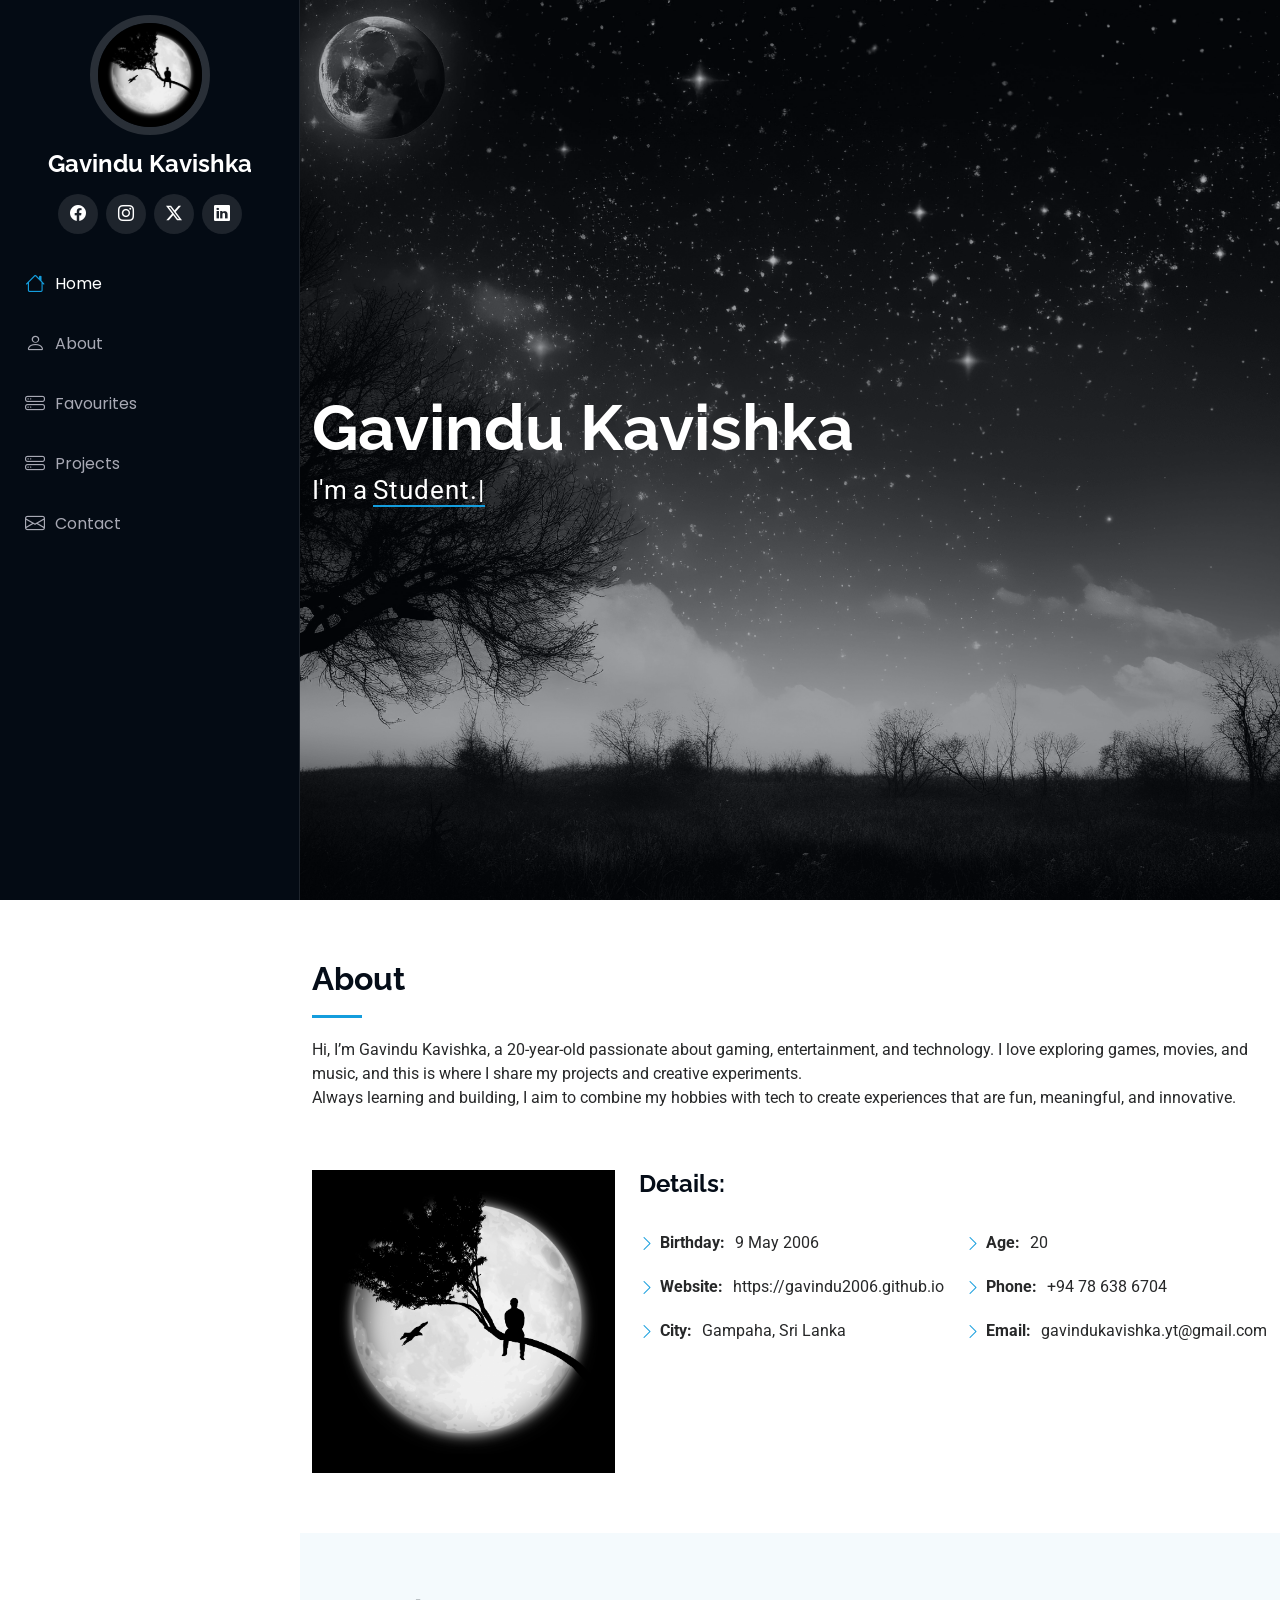
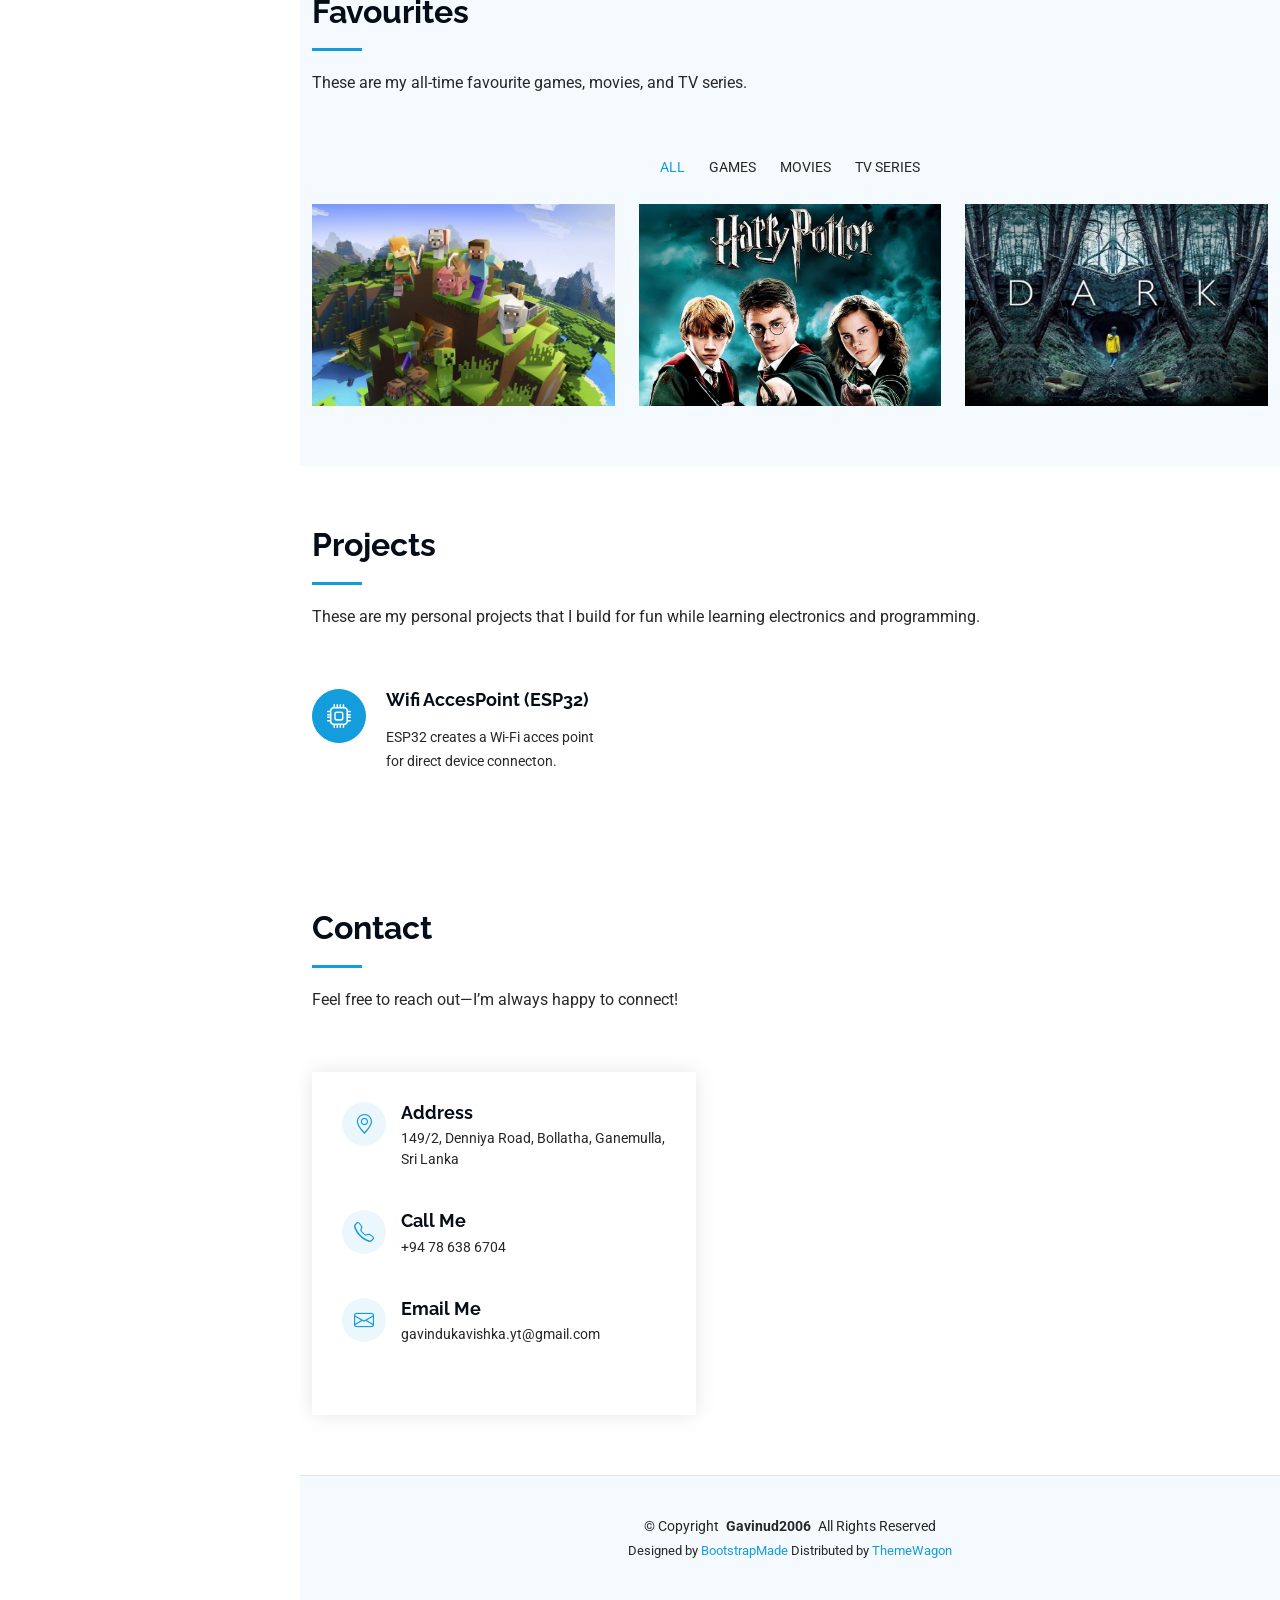
==== commit 52e117ad: "Add Projects section with personal project details Added a new 'Projects' section to showcase person" ====
--- a/index.html
+++ b/index.html
@@ -62,6 +62,7 @@
         <li><a href="#home" class="active"><i class="bi bi-house navicon"></i>Home</a></li>
         <li><a href="#about"><i class="bi bi-person navicon"></i> About</a></li>
         <li><a href="#favourites"><i class="bi bi-hdd-stack navicon"></i> Favourites</a></li>
+        <li><a href="#projects"><i class="bi bi-hdd-stack navicon"></i> Projects</a></li>
         <li><a href="#contact"><i class="bi bi-envelope navicon"></i> Contact</a></li>
       </ul>
     </nav>
@@ -180,6 +181,34 @@
 
     </section><!-- /Portfolio Section -->
 
+    <!-- Services Section -->
+    <section id="projects" class="services section">
+
+      <!-- Section Title -->
+      <div class="container section-title" data-aos="fade-up">
+        <h2>Projects</h2>
+        <p>These are my personal projects that I build for fun while learning electronics and programming.</p>
+      </div><!-- End Section Title -->
+
+      <div class="container">
+
+        <div class="row gy-4">
+
+          <div class="col-lg-4 col-md-6 service-item d-flex" data-aos="fade-up" data-aos-delay="100">
+            <div class="icon flex-shrink-0"><i class="bi bi-cpu"></i></div>
+            <div>
+              <h4 class="title"><a href="wifi-acces-point.html" class="stretched-link">Wifi AccesPoint (ESP32)</a></h4>
+              <p class="description">ESP32 creates a Wi-Fi acces point for direct device connecton.</p>
+            </div>
+          </div>
+          <!-- End Service Item -->
+          
+        </div>
+
+      </div>
+
+    </section><!-- /Services Section -->
+
     <!-- Contact Section -->
     <section id="contact" class="contact section">
 
--- a/assets/css/main.css
+++ b/assets/css/main.css
@@ -710,6 +710,59 @@
 }
 
 /*--------------------------------------------------------------
+# Services Section
+--------------------------------------------------------------*/
+.services .service-item {
+  position: relative;
+}
+
+.services .service-item .icon {
+  background: var(--accent-color);
+  display: flex;
+  align-items: center;
+  justify-content: center;
+  width: 54px;
+  height: 54px;
+  border-radius: 50%;
+  transition: 0.5s;
+  border: 1px solid var(--accent-color);
+  margin-right: 20px;
+}
+
+.services .service-item .icon i {
+  color: var(--contrast-color);
+  font-size: 24px;
+  line-height: 0;
+}
+
+.services .service-item:hover .icon {
+  background: var(--surface-color);
+}
+
+.services .service-item:hover .icon i {
+  color: var(--accent-color);
+}
+
+.services .service-item .title {
+  font-weight: 700;
+  margin-bottom: 15px;
+  font-size: 18px;
+}
+
+.services .service-item .title a {
+  color: var(--heading-color);
+}
+
+.services .service-item .title a:hover {
+  color: var(--accent-color);
+}
+
+.services .service-item .description {
+  line-height: 24px;
+  font-size: 14px;
+}
+
+/*--------------------------------------------------------------
 # Contact Section
 --------------------------------------------------------------*/
 .contact .info-wrap {
